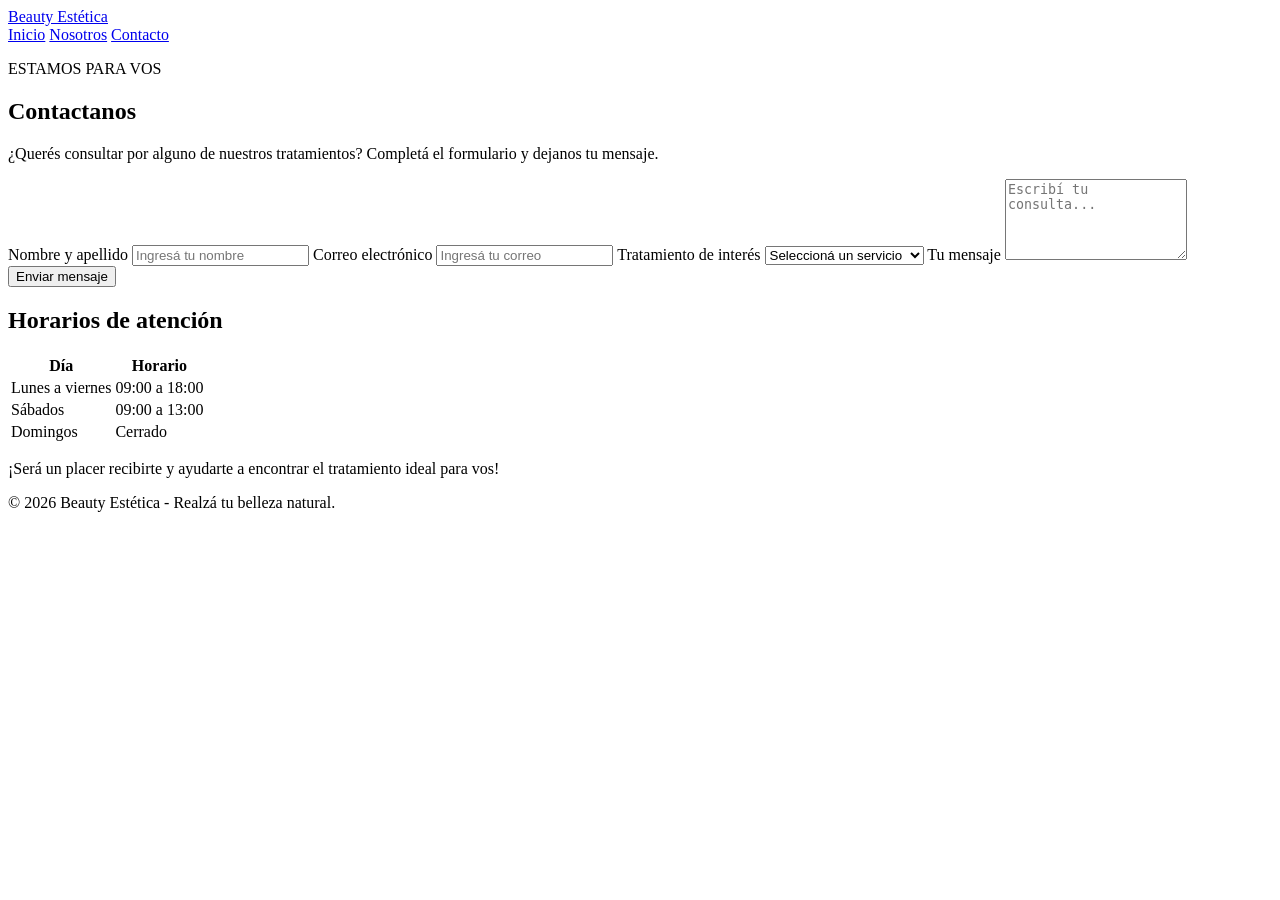
==== Contacto.html @ a483d5ae "Add files via upload" ====
<!DOCTYPE html>
<html lang="es">
<head>
<meta charset="UTF-8">

<meta name="viewport" content="width=device-width, initial-scale=1.0">

    <title>Contacto | Beauty Estética</title>

    <link href="https://fonts.googleapis.com/css2?family=Montserrat:wght@400;500;600;700&family=Playfair+Display:wght@500;600;700&display=swap" rel="stylesheet">

    <link rel="stylesheet" href="Css/styles.css">
</head>

<body>

<header class="encabezado">
 <a href="inicio.html" class="logo">Beauty Estética</a>

<nav class="menu">
    <a href="inicio.html">Inicio</a>
    <a href="nosotros.html">Nosotros</a>
    <a href="contacto.html" class="activo">Contacto</a>
</nav>
</header>

<main>

<section class="contacto">
<div class="contacto-intro">
<p class="subtitulo">ESTAMOS PARA VOS</p>

<h1>Contactanos</h1>

<p>
¿Querés consultar por alguno de nuestros tratamientos?
Completá el formulario y dejanos tu mensaje.
</p>
</div>

<div class="contacto-contenido">

<form class="formulario-contacto">

<label for="nombre">Nombre y apellido</label>
<input type="text" id="nombre" name="nombre"
placeholder="Ingresá tu nombre" required>

<label for="email">Correo electrónico</label>
<input type="email" id="email" name="email"
placeholder="Ingresá tu correo" required>

<label for="servicio">Tratamiento de interés</label>
<select id="servicio" name="servicio" required>
 <option value="">Seleccioná un servicio</option>
 <option value="manicuria">Manicuría</option>
 <option value="capilar">Tratamientos capilares</option>
 <option value="pestanas">Pestañas pelo por pelo</option>
 <option value="maquillaje">Maquillaje</option>
</select>

<label for="mensaje">Tu mensaje</label>
<textarea id="mensaje" name="mensaje" rows="5"
placeholder="Escribí tu consulta..." required></textarea>

<button type="submit">Enviar mensaje</button>
<p id="mensaje-formulario"></p>
</form>

<div class="contacto-info">
    <h2>Horarios de atención</h2>

<table>
<thead>
<tr>
 <th>Día</th>
  <th>Horario</th>
  </tr>
  </thead>

  <tbody>
 <tr>
  <td>Lunes a viernes</td>
  <td>09:00 a 18:00</td>
 </tr>

  <tr>
   <td>Sábados</td>
    <td>09:00 a 13:00</td>
   </tr>

    <tr>
  <td>Domingos</td>
   <td>Cerrado</td>
    </tr>
   </tbody>
  </table>

   <p>
    ¡Será un placer recibirte y ayudarte a encontrar
     el tratamiento ideal para vos!
  </p>
   </div>

 </div>
</section>

</main>

    <footer class="pie-pagina">
        <p>© 2026 Beauty Estética - Realzá tu belleza natural.</p>
    </footer>

<script src="Java/java.js"></script>

</body>
</html>
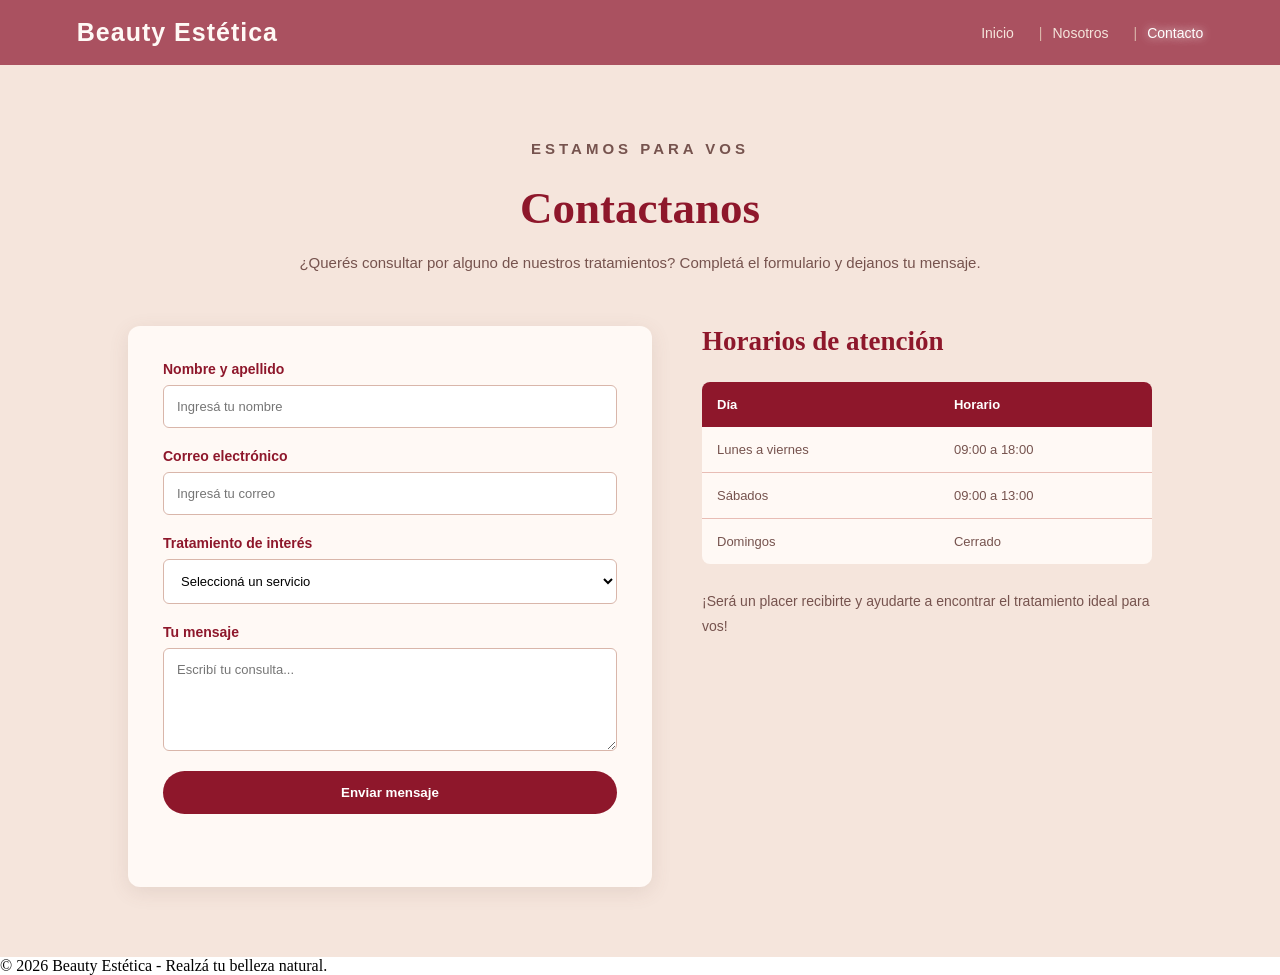
==== commit d49d2cd5: "Add files via upload" ====
--- a/Contacto.html
+++ b/Contacto.html
@@ -9,18 +9,18 @@
 
     <link href="https://fonts.googleapis.com/css2?family=Montserrat:wght@400;500;600;700&family=Playfair+Display:wght@500;600;700&display=swap" rel="stylesheet">
 
-    <link rel="stylesheet" href="Css/styles.css">
+    <link rel="stylesheet" href="Css/Styles.css">
 </head>
 
 <body>
 
 <header class="encabezado">
- <a href="inicio.html" class="logo">Beauty Estética</a>
+ <a href="index.html" class="logo">Beauty Estética</a>
 
 <nav class="menu">
-    <a href="inicio.html">Inicio</a>
-    <a href="nosotros.html">Nosotros</a>
-    <a href="contacto.html" class="activo">Contacto</a>
+    <a href="index.html">Inicio</a>
+    <a href="Nosotros.html">Nosotros</a>
+    <a href="Contacto.html" class="activo">Contacto</a>
 </nav>
 </header>
 
--- a/Css/Styles.css
+++ b/Css/Styles.css
@@ -0,0 +1,731 @@
+/* ESTILOS GENERALES */
+
+* {
+    margin: 0;
+    padding: 0;
+    box-sizing: border-box;
+}
+
+/* PORTADA */
+
+.portada {
+    display: flex;
+    min-height: 85vh;
+    width: 100%;
+}
+
+/* COLUMNA DE LA IMAGEN */
+
+.portada-imagen {
+    width: 50%;
+    overflow: hidden;
+}
+
+.portada-imagen img {
+    width: 100%;
+    height: 100%;
+    object-fit: cover;
+    display: block;
+}
+
+/* COLUMNA DEL CONTENIDO */
+
+.portada-contenido {
+    width: 50%;
+    background-color: #F5E5DC;
+    display: flex;
+    flex-direction: column;
+    justify-content: center;
+    align-items: center;
+    text-align: center;
+    padding: 50px;
+}
+
+/* TEXTOS DE LA PORTADA */
+
+.portada-contenido {
+    font-family: 'Montserrat', sans-serif;
+    color: #8E172B;
+}
+
+.subtitulo {
+    font-size: 12px;
+    letter-spacing: 4px;
+    font-weight: 600;
+    margin-bottom: 20px;
+}
+
+.portada-contenido h1 {
+    font-family: 'Playfair Display', serif;
+    font-size: 52px;
+    font-weight: 600;
+    margin-bottom: 15px;
+}
+
+.portada-contenido h2 {
+    font-family: 'Playfair Display', serif;
+    font-size: 25px;
+    font-weight: 500;
+    color: #A65C68;
+    margin-bottom: 20px;
+}
+
+.descripcion {
+    color: #76534E;
+    font-size: 14px;
+    line-height: 1.8;
+    max-width: 420px;
+    margin-bottom: 30px;
+}
+
+/* LISTA DE TRATAMIENTOS */
+
+.lista-tratamientos {
+    width: 100%;
+    max-width: 380px;
+    margin-bottom: 30px;
+}
+
+.lista-tratamientos p {
+    padding: 12px;
+    border-bottom: 1px solid #D9B6AA;
+    color: #8E172B;
+    font-size: 15px;
+    font-weight: 500;
+}
+
+/* BOTÓN */
+
+.boton-portada {
+    display: inline-block;
+    background-color: #8E172B;
+    color: #FFFFFF;
+    text-decoration: none;
+    padding: 14px 28px;
+    border-radius: 30px;
+    font-size: 13px;
+    font-weight: 600;
+    transition: 0.3s;
+}
+
+.boton-portada:hover {
+    background-color: #A65C68;
+    transform: translateY(-3px);
+}
+
+/* ENCABEZADO Y NAVEGACIÓN */
+
+.encabezado {
+    width: 100%;
+    padding: 18px 6%;
+    background-color: rgba(142, 23, 43, 0.75);
+    display: flex;
+    justify-content: space-between;
+    align-items: center;
+    position: sticky;
+    top: 0;
+    z-index: 1000;
+}
+
+/* NOMBRE DEL SALÓN */
+
+.logo {
+    font-family: 'Montserrat', sans-serif;
+    font-size: 25px;
+    font-weight: 700;
+    letter-spacing: 1px;
+    color: #FFF9F5;
+    text-decoration: none;
+}
+
+.menu {
+    display: flex;
+    align-items: center;
+    gap: 10px;
+}
+
+.menu a {
+    font-family: 'Montserrat', sans-serif;
+    font-size: 14px;
+    font-weight: 500;
+    color: #F5E5DC;
+    text-decoration: none;
+    transition: 0.3s;
+}
+.menu a:hover,
+.menu a.activo {
+    color: #FFFFFF;
+    text-shadow: 0 0 8px rgba(255, 255, 255, 0.8);
+}
+
+.menu a:not(:last-child)::after {
+    content: "|";
+    color: #D9B6AA;
+    margin-left: 25px;
+    margin-right: 0;
+}
+
+
+/* PAGINA NOSOTROS */
+
+.nosotros {
+    display: flex;
+    align-items: center;
+    justify-content: space-between;
+    gap: 45px;
+    padding: 70px 10%;
+    background-color: #F5E5DC;
+}
+
+.nosotros-contenido {
+    flex: 1;
+}
+
+.nosotros-imagen {
+    flex: 0 0 35%;
+}
+
+.nosotros-imagen img {
+    width: 100%;
+    height: 300px;
+    object-fit: cover;
+    border-radius: 15px;
+    box-shadow: 0 5px 20px rgba(118, 83, 78, 0.15);
+}
+
+
+.nosotros-imagen {
+    position: relative;
+    overflow: hidden;
+    border-radius: 15px;
+}
+
+.nosotros-imagen::after {
+    content: "";
+    position: absolute;
+    top: 0;
+    left: -100%;
+    width: 50%;
+    height: 100%;
+    background: linear-gradient(
+        120deg,
+        transparent,
+        rgba(255, 255, 255, 0.5),
+        transparent
+    );
+    transform: skewX(-20deg);
+    transition: left 0.7s ease;
+}
+
+.nosotros-imagen:hover::after {
+    left: 150%;
+}
+
+.nosotros-contenido h1 {
+    font-family: 'Playfair Display', serif;
+    font-size: 45px;
+    color: #8E172B;
+    margin-bottom: 15px;
+}
+
+.nosotros-contenido h2 {
+    font-family: 'Playfair Display', serif;
+    color: #A65C68;
+    font-size: 24px;
+    margin-bottom: 20px;
+}
+
+.nosotros-contenido p {
+    font-family: 'Montserrat', sans-serif;
+    color: #76534E;
+    font-size: 15px;
+    line-height: 1.9;
+    margin-bottom: 15px;
+}
+
+.nosotros-destacado {
+    flex: 0 0 35%;
+    background-color: #8E172B;
+    color: #FFF9F5;
+    padding: 45px 30px;
+    text-align: center;
+    border-radius: 12px;
+}
+
+.nosotros-destacado h2 {
+    font-family: 'Playfair Display', serif;
+    font-size: 28px;
+    margin-bottom: 15px;
+}
+
+.nosotros-destacado p {
+    font-family: 'Montserrat', sans-serif;
+    line-height: 1.8;
+}
+
+/* VALORES - LO QUE NOS INSPIRA */
+
+.valores {
+    padding: 70px 10%;
+    background-color: #FFF9F5;
+    text-align: center;
+}
+
+.valores h2 {
+    font-family: 'Playfair Display', serif;
+    font-size: 36px;
+    color: #8E172B;
+    margin-bottom: 45px;
+}
+
+.valores-contenedor {
+    display: flex;
+    justify-content: center;
+    gap: 30px;
+}
+
+.valor {
+    flex: 1;
+    background-color: #F5E5DC;
+    padding: 35px 25px;
+    border-radius: 12px;
+    border-bottom: 4px solid #C49A58;
+    transition: transform 0.3s ease;
+}
+
+.valor:hover {
+    transform: translateY(-8px);
+}
+
+.valor h3 {
+    font-family: 'Playfair Display', serif;
+    font-size: 23px;
+    color: #8E172B;
+    margin-bottom: 15px;
+}
+
+.valor p {
+    font-family: 'Montserrat', sans-serif;
+    font-size: 14px;
+    line-height: 1.8;
+    color: #76534E;
+}
+
+/* PAGINA CONTACTO */
+
+.contacto {
+    padding: 70px 10%;
+    background-color: #F5E5DC;
+}
+
+.contacto-intro {
+    text-align: center;
+    margin-bottom: 50px;
+}
+
+.contacto-intro h1 {
+    font-family: 'Playfair Display', serif;
+    font-size: 45px;
+    color: #8E172B;
+    margin-bottom: 15px;
+}
+
+.contacto-intro p {
+    font-family: 'Montserrat', sans-serif;
+    color: #76534E;
+    font-size: 15px;
+    line-height: 1.8;
+}
+
+.contacto-contenido {
+    display: flex;
+    justify-content: center;
+    align-items: flex-start;
+    gap: 50px;
+}
+
+.formulario-contacto {
+    flex: 1;
+    max-width: 550px;
+    background-color: #FFF9F5;
+    padding: 35px;
+    border-radius: 12px;
+    box-shadow: 0 5px 20px rgba(118, 83, 78, 0.12);
+    display: flex;
+    flex-direction: column;
+}
+
+.formulario-contacto label {
+    font-family: 'Montserrat', sans-serif;
+    color: #8E172B;
+    font-size: 14px;
+    font-weight: 600;
+    margin-bottom: 8px;
+}
+
+.formulario-contacto input,
+.formulario-contacto select,
+.formulario-contacto textarea {
+    width: 100%;
+    padding: 13px;
+    margin-bottom: 20px;
+    border: 1px solid #D9B6AA;
+    border-radius: 6px;
+    background-color: #FFFFFF;
+    font-family: 'Montserrat', sans-serif;
+    font-size: 13px;
+    outline: none;
+}
+
+.formulario-contacto input:focus,
+.formulario-contacto select:focus,
+.formulario-contacto textarea:focus {
+    border-color: #8E172B;
+}
+
+.formulario-contacto button {
+    background-color: #8E172B;
+    color: #FFFFFF;
+    border: none;
+    padding: 14px;
+    border-radius: 25px;
+    font-family: 'Montserrat', sans-serif;
+    font-weight: 600;
+    cursor: pointer;
+    transition: 0.3s;
+}
+
+.formulario-contacto button:hover {
+    background-color: #A65C68;
+    transform: translateY(-3px);
+}
+
+.contacto-info {
+    flex: 1;
+    max-width: 450px;
+}
+
+.contacto-info h2 {
+    font-family: 'Playfair Display', serif;
+    color: #8E172B;
+    font-size: 27px;
+    margin-bottom: 25px;
+}
+
+.contacto-info table {
+    width: 100%;
+    border-collapse: collapse;
+    background-color: #FFF9F5;
+    border-radius: 8px;
+    overflow: hidden;
+    font-family: 'Montserrat', sans-serif;
+    font-size: 13px;
+}
+
+.contacto-info th {
+    background-color: #8E172B;
+    color: #FFFFFF;
+    padding: 15px;
+    text-align: left;
+}
+
+.contacto-info td {
+    padding: 15px;
+    color: #76534E;
+    border-bottom: 1px solid #E8BDB5;
+}
+
+.contacto-info tr:last-child td {
+    border-bottom: none;
+}
+
+.contacto-info p {
+    color: #76534E;
+    font-family: 'Montserrat', sans-serif;
+    font-size: 14px;
+    line-height: 1.8;
+    margin-top: 25px;
+}
+
+/* SECCION SERVICIOS */
+
+.servicios {
+    padding: 70px 5%;
+    background-color: #FFF9F5;
+    text-align: center;
+}
+
+.servicios .subtitulo {
+    color: #A65C68;
+    font-family: 'Montserrat', sans-serif;
+    font-size: 12px;
+    letter-spacing: 2px;
+    margin-bottom: 10px;
+}
+
+.servicios h2 {
+    font-family: 'Playfair Display', serif;
+    font-size: 36px;
+    color: #8E172B;
+    margin-bottom: 40px;
+}
+
+.servicios-contenedor {
+    display: grid;
+grid-template-columns: repeat(2, 1fr);    
+gap: 18px;
+    margin-top: 40px;
+}
+
+.servicio {
+    background-color: transparent;
+    padding: 0;
+    border-radius: 12px;
+    overflow: hidden;
+    transition: transform 0.3s ease;
+}
+
+.servicio:hover {
+    transform: translateY(-6px);
+}
+
+.servicio img {
+    width: 100%;
+    aspect-ratio: 1 / 1;
+    object-fit: cover;
+    display: block;
+    border-radius: 12px;
+}
+
+.servicio h3 {
+    font-family: 'Playfair Display', serif;
+    color: #8E172B;
+    font-size: 18px;
+    margin: 18px 10px 0;
+}
+
+/* VENTANA EMERGENTE DE SERVICIOS */
+
+.modal-servicio {
+    display: none;
+    position: fixed;
+    z-index: 2000;
+    top: 0;
+    left: 0;
+    width: 100%;
+    height: 100%;
+    background-color: rgba(50, 20, 25, 0.65);
+    justify-content: center;
+    align-items: center;
+    padding: 20px;
+    box-sizing: border-box;
+}
+
+.modal-contenido {
+    position: relative;
+    background-color: #FFF9F5;
+    width: 100%;
+    max-width: 450px;
+    padding: 30px;
+    border-radius: 15px;
+    text-align: center;
+    box-shadow: 0 5px 25px rgba(0, 0, 0, 0.2);
+    animation: aparecer 0.3s ease;
+}
+
+.modal-contenido img {
+    width: 100%;
+    height: 230px;
+    object-fit: cover;
+    border-radius: 10px;
+    margin-bottom: 20px;
+}
+
+.modal-contenido h3 {
+    font-family: 'Playfair Display', serif;
+    color: #8E172B;
+    font-size: 27px;
+    margin-bottom: 12px;
+}
+
+.modal-contenido p {
+    font-family: 'Montserrat', sans-serif;
+    color: #76534E;
+    font-size: 14px;
+    line-height: 1.8;
+    margin-bottom: 25px;
+}
+
+.cerrar-modal {
+    position: absolute;
+    top: 8px;
+    right: 15px;
+    background: none;
+    border: none;
+    color: #8E172B;
+    font-size: 30px;
+    cursor: pointer;
+}
+
+@keyframes aparecer {
+    from {
+        opacity: 0;
+        transform: translateY(15px);
+    }
+    to {
+        opacity: 1;
+        transform: translateY(0);
+    }
+}
+
+/* MENSAJE DE CONFIRMACION DEL FORMULARIO */
+
+#mensaje-formulario {
+    color: #8E172B;
+    font-family: 'Montserrat', sans-serif;
+    font-size: 14px;
+    font-weight: 600;
+    text-align: center;
+    line-height: 1.6;
+    margin-top: 18px;
+    padding: 10px;
+}
+
+
+/* ADAPTACION PARA CELULARES */
+
+@media (max-width: 768px) {
+
+    /* ENCABEZADO Y MENU */
+
+    .encabezado {
+        flex-direction: column;
+        gap: 15px;
+        padding: 15px 5%;
+    }
+
+    .logo {
+        font-size: 22px;
+    }
+
+    .menu {
+        justify-content: center;
+        flex-wrap: wrap;
+        gap: 8px;
+    }
+
+    .menu a {
+        font-size: 12px;
+    }
+
+    .menu a:not(:last-child)::after {
+        margin-left: 8px;
+    }
+
+    /* PORTADA */
+
+    .portada {
+        flex-direction: column;
+        padding: 45px 6%;
+        gap: 30px;
+    }
+
+    .portada-imagen,
+    .portada-contenido {
+        width: 100%;
+    }
+
+    .portada-imagen img {
+        width: 100%;
+        height: auto;
+    }
+
+    .portada-contenido h1 {
+        font-size: 36px;
+    }
+
+    /* SERVICIOS */
+
+    .servicios {
+        padding: 50px 6%;
+    }
+
+    .servicios-contenedor {
+        grid-template-columns: 1fr;
+        gap: 20px;
+    }
+
+    /* NOSOTROS */
+
+    .nosotros {
+        flex-direction: column;
+        padding: 50px 7%;
+        gap: 30px;
+    }
+
+    .nosotros-contenido,
+    .nosotros-imagen {
+        width: 100%;
+    }
+
+    .nosotros-imagen img {
+        height: 280px;
+    }
+
+    .nosotros-destacado {
+        width: 90%;
+        margin: 25px auto;
+        box-sizing: border-box;
+    }
+
+    /* VALORES */
+
+    .valores {
+        padding: 50px 7%;
+    }
+
+    .valores-contenedor {
+        flex-direction: column;
+        gap: 20px;
+    }
+
+    /* CONTACTO */
+
+    .contacto {
+        padding: 50px 6%;
+    }
+
+    .contacto-contenido {
+        flex-direction: column;
+        align-items: center;
+        gap: 35px;
+    }
+
+    .formulario-contacto,
+    .contacto-info {
+        width: 100%;
+        max-width: 550px;
+        box-sizing: border-box;
+    }
+
+    .formulario-contacto {
+        padding: 25px 20px;
+    }
+
+    .contacto-intro h1 {
+        font-size: 36px;
+    }
+
+    /* VENTANA EMERGENTE */
+
+    .modal-contenido {
+        padding: 25px 18px;
+    }
+
+    .modal-contenido img {
+        height: 190px;
+    }
+
+}
+
+
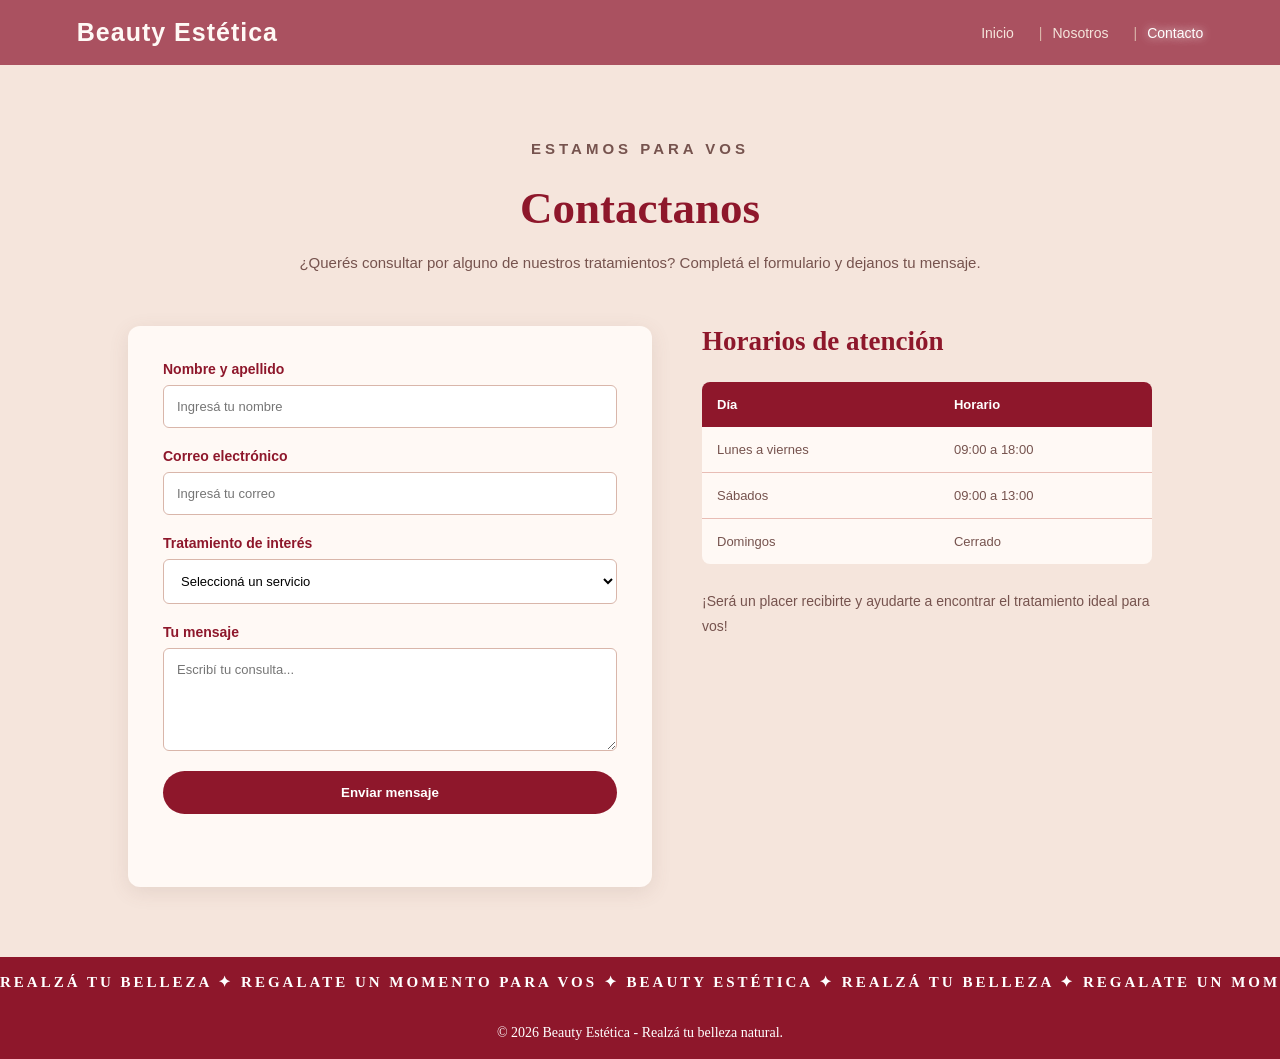
==== commit 32d3fc2e: "Add files via upload" ====
--- a/Contacto.html
+++ b/Contacto.html
@@ -107,6 +107,14 @@
 
 </main>
 
+<div class="franja-animada">
+    <div class="texto-animado">
+        REALZÁ TU BELLEZA ✦ REGALATE UN MOMENTO PARA VOS ✦
+        BEAUTY ESTÉTICA ✦ REALZÁ TU BELLEZA ✦
+        REGALATE UN MOMENTO PARA VOS ✦ BEAUTY ESTÉTICA ✦
+    </div>
+</div>
+
     <footer class="pie-pagina">
         <p>© 2026 Beauty Estética - Realzá tu belleza natural.</p>
     </footer>
--- a/Css/Styles.css
+++ b/Css/Styles.css
@@ -728,4 +728,91 @@
 
 }
 
-
+/* TABLA DE PRECIOS */
+
+.tabla-precios {
+    width: 90%;
+    max-width: 900px;
+    margin: 60px auto;
+    text-align: center;
+}
+
+.tabla-precios h2 {
+    color: #8E172B;
+    margin-bottom: 30px;
+}
+
+.tabla-precios table {
+    width: 100%;
+    border-collapse: collapse;
+    background-color: #fff;
+    border-radius: 12px;
+    overflow: hidden;
+    box-shadow: 0 5px 20px rgba(80, 40, 80, 0.12);
+}
+
+.tabla-precios th {
+    background-color: #8E172B;
+    color: white;
+    padding: 16px;
+}
+
+.tabla-precios td {
+    padding: 15px;
+    color: #514052;
+    border-bottom: 1px solid #eaddea;
+}
+
+.tabla-precios tr:nth-child(even) {
+    background-color: #f8f1f8;
+}
+
+.tabla-precios tr:hover {
+    background-color: #f0e3f0;
+    transition: 0.3s;
+}
+
+
+.franja-animada {
+    width: 100%;
+    overflow: hidden;
+    background-color: #8E172B;
+    padding: 16px 0;
+    white-space: nowrap;
+}
+
+.texto-animado {
+    display: inline-block;
+    color: white;
+    font-size: 15px;
+    font-weight: 600;
+    letter-spacing: 3px;
+    animation: desplazar-texto 22s linear infinite;
+}
+
+@keyframes desplazar-texto {
+    from {
+        transform: translateX(0);
+    }
+
+    to {
+        transform: translateX(-50%);
+    }
+}
+
+/* PIE DE PÁGINA */
+
+.pie-pagina {
+    background-color: #8E172B;
+    color: white;
+    text-align: center;
+    padding: 18px;
+    margin: 0;
+}
+
+.pie-pagina p {
+    margin: 0;
+    font-size: 14px;
+    color: white;
+}
+
